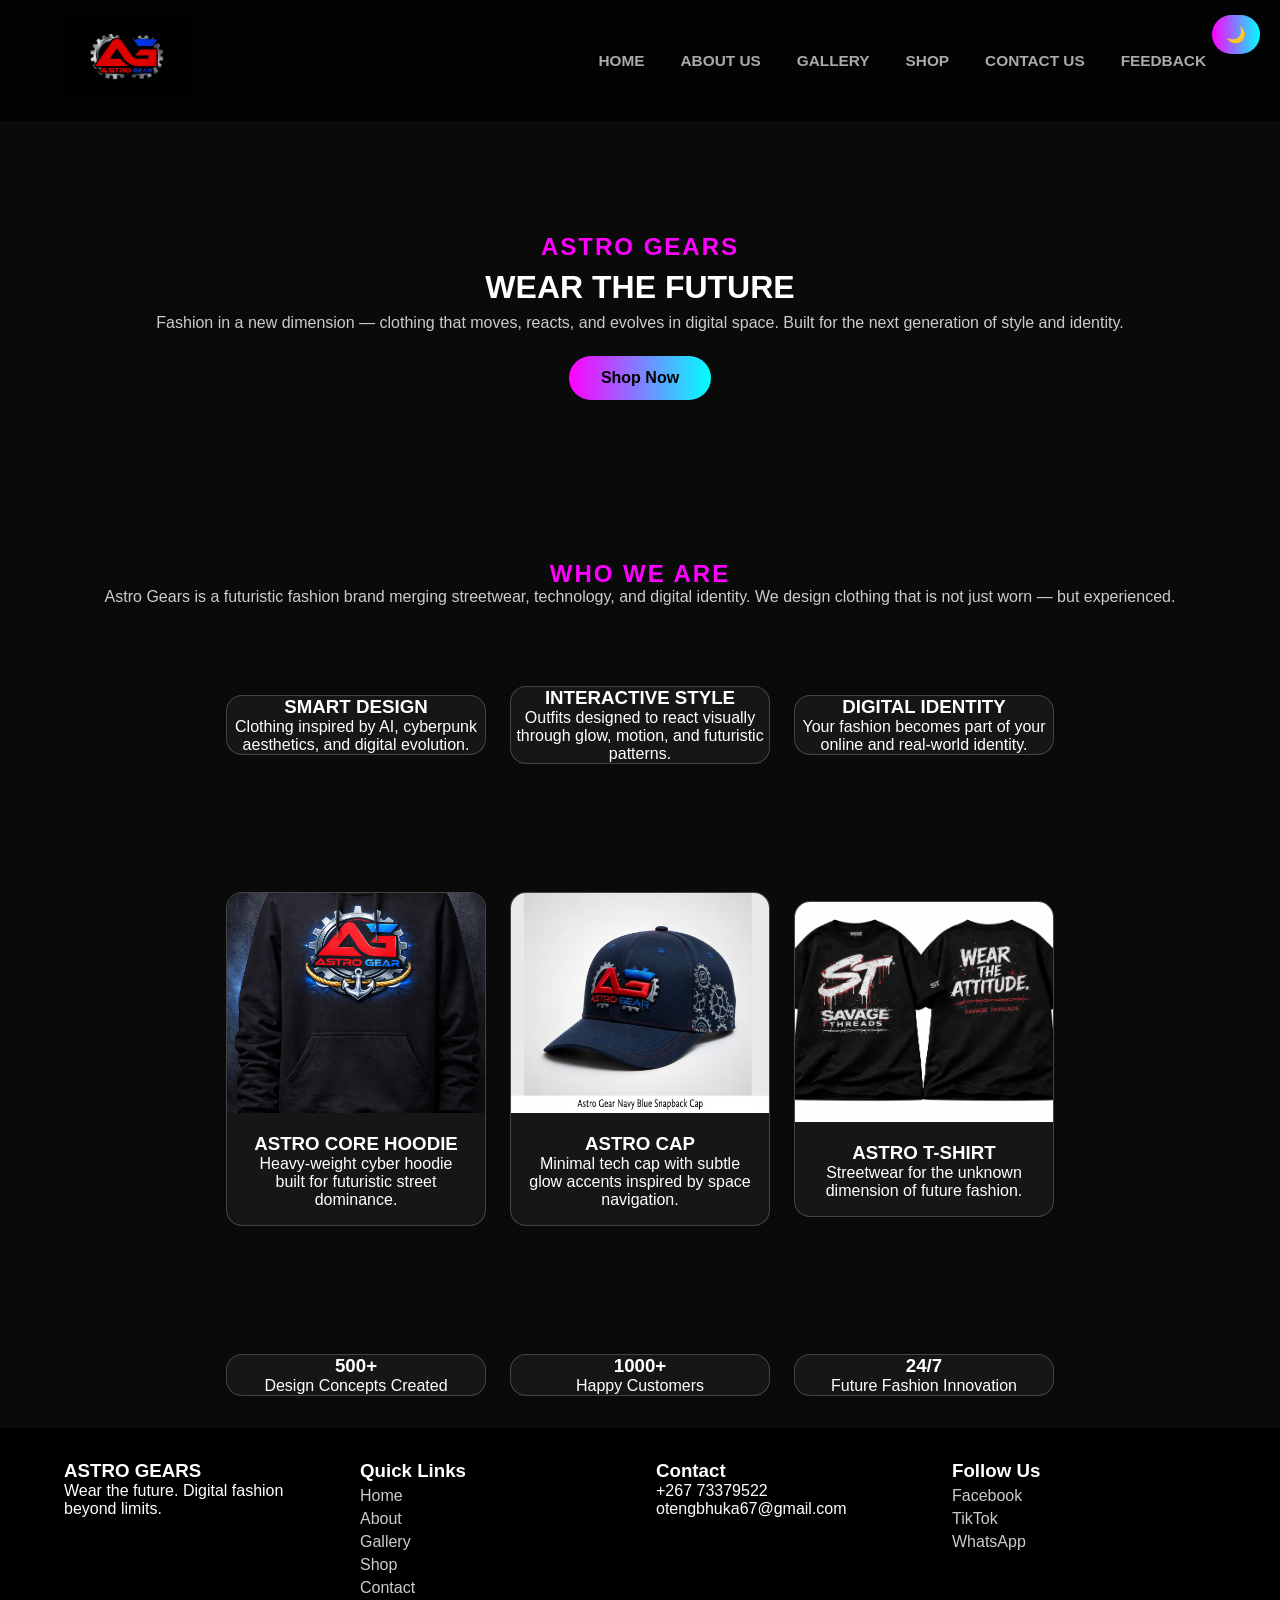
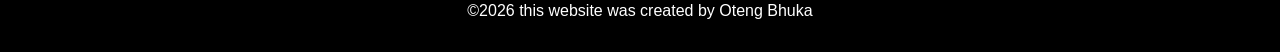
==== index.html @ b1f4368d "Add files via upload" ====
<!DOCTYPE html>
<html lang="en">
<head>
<meta charset="UTF-8">
<meta name="viewport" content="width=device-width, initial-scale=1.0">
<title>Astro Gears</title>
<link rel="stylesheet" href="style.css">
</head>

<header>
  <button id="themeToggle">🌙</button>

  <div class="logo">
    <img src="photos/logo.png" alt="Astro gears">
  </div>

  <nav>
    <a href="index.html" class="nav-link">HOME</a>
    <a href="about.html" class="nav-link">ABOUT US</a>
    <a href="gallery.html" class="nav-link">GALLERY</a>
    <a href="shop.html" class="nav-link">SHOP</a>
    <a href="contact.html" class="nav-link">CONTACT US</a>
    <a href="feedback.html" class="nav-link">FEEDBACK</a>
  </nav>
</header>

<body>

<main>

<section>
  <div class="astro">
    <h2>ASTRO GEARS</h2>
    <h1>WEAR THE FUTURE</h1>
    <p>
      Fashion in a new dimension — clothing that moves, reacts, and evolves in digital space.
      Built for the next generation of style and identity.
    </p>

    <a href="shop.html" class="btn">Shop Now</a>
  </div>
</section>

<section class="astro">
  <h2>WHO WE ARE</h2>
  <p>
    Astro Gears is a futuristic fashion brand merging streetwear, technology, and digital identity.
    We design clothing that is not just worn — but experienced.
  </p>
</section>

<section class="cards">

  <div class="card">
    <h3>SMART DESIGN</h3>
    <p>Clothing inspired by AI, cyberpunk aesthetics, and digital evolution.</p>
  </div>

  <div class="card">
    <h3>INTERACTIVE STYLE</h3>
    <p>Outfits designed to react visually through glow, motion, and futuristic patterns.</p>
  </div>

  <div class="card">
    <h3>DIGITAL IDENTITY</h3>
    <p>Your fashion becomes part of your online and real-world identity.</p>
  </div>

</section>

<section>

  <div class="cards">

    <div class="card">
      <img src="photos/kj.png" alt="Astro Hoodie" class="card-img">
      <div class="card-content">
        <h3>ASTRO CORE HOODIE</h3>
        <p>Heavy-weight cyber hoodie built for futuristic street dominance.</p>
      </div>
    </div>

    <div class="card">
      <img src="photos/Rrzn2.jpg" alt="Astro Cap" class="card-img">
      <div class="card-content">
        <h3>ASTRO CAP</h3>
        <p>Minimal tech cap with subtle glow accents inspired by space navigation.</p>
      </div>
    </div>

    <div class="card">
      <img src="photos/vs.png" alt="Astro T-shirt" class="card-img">
      <div class="card-content">
        <h3>ASTRO T-SHIRT</h3>
        <p>Streetwear for the unknown dimension of future fashion.</p>
      </div>
    </div>

  </div>

</section>


<section class="cards">

  <div class="card">
    <h3>500+</h3>
    <p>Design Concepts Created</p>
  </div>

  <div class="card">
    <h3>1000+</h3>
    <p>Happy Customers</p>
  </div>

  <div class="card">
    <h3>24/7</h3>
    <p>Future Fashion Innovation</p>
  </div>

</section>

</main>

<script>
const toggle = document.getElementById("themeToggle");

if(localStorage.getItem("theme") === "alt"){
  document.body.classList.add("alt-theme");
}

toggle.addEventListener("click", () => {
  document.body.classList.toggle("alt-theme");

  if(document.body.classList.contains("alt-theme")){
    localStorage.setItem("theme","alt");
  } else {
    localStorage.setItem("theme","default");
  }
});
</script>

</body>

<footer class="footer">

  <div class="footer-container">

    <div class="footer-box">
      <h3>ASTRO GEARS</h3>
      <p>Wear the future. Digital fashion beyond limits.</p>
    </div>

    <div class="footer-box">
      <h3>Quick Links</h3>
      <a href="index.html">Home</a>
      <a href="about.html">About</a>
      <a href="gallery.html">Gallery</a>
      <a href="shop.html">Shop</a>
      <a href="contact.html">Contact</a>
    </div>

    <div class="footer-box">
      <h3>Contact</h3>
      <p>+267 73379522</p>
      <p>otengbhuka67@gmail.com</p>
    </div>

    <div class="footer-box">
      <h3>Follow Us</h3>
      <a href="https://www.facebook.com/rz.zack.1" target="_blank">Facebook</a>
      <a href="https://www.tiktok.com/@owteecodes" target="_blank">TikTok</a>
      <a href="https://wa.me/26773379522" target="_blank">WhatsApp</a>
    </div>

  </div>

  <p class="copyright">
    &copy;2026 this website was created by Oteng Bhuka
  </p>

</footer>

</html>
---- style.css ----
*{
margin:0;
padding:0;
box-sizing:border-box;
font-family:Arial, sans-serif;
}

html{
font-size:16px;
}

body{
background:
radial-gradient(circle at 20% 20%, #ff00ff33, transparent 40%),
radial-gradient(circle at 80% 80%, #00ffff33, transparent 40%),
#0a0a0a;
color:rgb(250, 250, 250);
overflow-x:hidden;
transition:0.5s ease;
}

body.alt-theme{
background:linear-gradient(135deg,#0f0c29,#302b63,#24243e);
color:#e0e0ff;
}

body.alt-theme::before{
content:"";
position:fixed;
top:0;
left:0;
width:100%;
height:100%;
background:radial-gradient(circle at 20% 30%, #ff00ff55, transparent 40%),
radial-gradient(circle at 80% 70%, #00ffff55, transparent 40%);
z-index:-1;
animation:moveGlow 8s infinite alternate ease-in-out;
}

@keyframes moveGlow{
0%{ transform:translate(0,0); }
100%{ transform:translate(30px, -30px); }
}

header{
display:flex;
justify-content:space-between;
align-items:center;
padding:1rem 5%;
flex-wrap:wrap;
background:rgba(0,0,0,0.7);
backdrop-filter:blur(10px);
}

.logo img{
width:clamp(80px, 10vw, 140px);
}

nav{
display:flex;
gap:1rem;
flex-wrap:wrap;
justify-content:center;
}

.nav-link{
text-decoration:none;
color:#aaa;
font-weight:bold;
font-size:clamp(0.8rem, 1.2vw, 1rem);
position:relative;
padding:5px 10px;
transition:0.3s;
}

.nav-link:hover{
color:#00ffff;
transform:scale(1.1);
}

.nav-link::after{
content:"";
position:absolute;
left:0;
bottom:-3px;
width:0%;
height:2px;
background:linear-gradient(90deg,#ff00ff,#00ffff);
transition:0.3s;
}

.nav-link:hover::after{
width:100%;
}

section{
padding:4rem 5%;
text-align:center;
}

.btn{
display:inline-block;
margin-top:1.5rem;
padding:0.8rem 2rem;
border-radius:2rem;
background:linear-gradient(90deg,#ff00ff,#00ffff);
color:black;
text-decoration:none;
font-weight:bold;
transition:0.3s;
}

.btn:hover{
transform:scale(1.05);
}

.cards{
display:flex;
justify-content:center;
align-items:center;
gap:1.5rem;
flex-wrap:wrap;
padding:2rem 5%;
perspective:1200px;
}

.card{
width:clamp(180px, 25vw, 260px);
border-radius:1rem;
overflow:hidden;
background:rgba(255,255,255,0.05);
border:1px solid rgba(255,255,255,0.2);
transform-style:preserve-3d;
opacity:0;
transform:translateY(40px) scale(0.9);
animation:cardIn 0.8s ease forwards;
transition:0.4s ease;
}

.card:nth-child(1){ animation-delay:0.1s; }
.card:nth-child(2){ animation-delay:0.2s; }
.card:nth-child(3){ animation-delay:0.3s; }
.card:nth-child(4){ animation-delay:0.4s; }

@keyframes cardIn{
to{
opacity:1;
transform:translateY(0) scale(1);
}
}

.card:hover{
transform:rotateY(12deg) rotateX(8deg) scale(1.05);
box-shadow:0 20px 40px rgba(0,255,255,0.2);
}

.card-img{
width:100%;
height:clamp(150px, 25vw, 220px);
object-fit:cover;
transition:0.4s;
}

.card:hover .card-img{
transform:translateZ(40px) scale(1.1);
}

.card-content{
padding:1rem;
text-align:center;
transform:translateZ(30px);
}

.gallery-container{
display:flex;
flex-wrap:wrap;
justify-content:center;
gap:1.5rem;
padding:2rem 5%;
perspective:1200px;
}

.gallery{
width:clamp(180px, 25vw, 260px);
height:clamp(220px, 30vw, 300px);
border-radius:1rem;
overflow:hidden;
position:relative;
background:rgba(255,255,255,0.05);
border:1px solid rgba(255,255,255,0.2);
transform-style:preserve-3d;
opacity:0;
transform:translateY(60px) scale(0.8) rotateY(180deg);
animation:galleryEnter 0.9s ease forwards;
transition:0.4s ease;
}

.gallery:nth-child(1){ animation-delay:0.1s; }
.gallery:nth-child(2){ animation-delay:0.2s; }
.gallery:nth-child(3){ animation-delay:0.3s; }
.gallery:nth-child(4){ animation-delay:0.4s; }
.gallery:nth-child(5){ animation-delay:0.5s; }
.gallery:nth-child(6){ animation-delay:0.6s; }

@keyframes galleryEnter{
0%{
opacity:0;
transform:translateX(-100px) rotateY(180deg) scale(0.7);
}
100%{
opacity:1;
transform:translateX(0) rotateY(0deg) scale(1);
}
}

.gallery img{
width:100%;
height:100%;
object-fit:cover;
transition:0.4s ease;
}

.gallery:hover{
transform:scale(1.05) rotateY(10deg) rotateX(5deg);
box-shadow:0 0 25px #00ffff;
}

.gallery:hover img{
transform:scale(1.1);
}

.shop-container{
display:flex;
flex-wrap:wrap;
justify-content:center;
gap:2rem;
padding:2rem 5%;
}

.shop-card{
width:clamp(200px, 25vw, 280px);
background:rgba(255,255,255,0.05);
border:1px solid rgba(255,255,255,0.2);
border-radius:1rem;
overflow:hidden;
transition:0.4s;
text-align:center;
}

.shop-card img{
width:100%;
height:250px;
object-fit:cover;
}

.info{
padding:1rem;
}

.price{
color:#00ffff;
font-weight:bold;
}

.shop-card button{
width:100%;
padding:10px;
border:none;
cursor:pointer;
background:linear-gradient(90deg,#ff00ff,#00ffff);
font-weight:bold;
transition:0.3s;
}

.shop-card button:hover{
transform:scale(1.05);
}

.popup{
position:fixed;
bottom:20px;
right:20px;
background:black;
color:#00ffff;
padding:15px;
border-radius:10px;
opacity:0;
transform:translateY(20px);
transition:0.4s;
}

.popup.show{
opacity:1;
transform:translateY(0);
}

.cart-add{
width:100%;
padding:12px 10px;
border:none;
cursor:pointer;
font-size:clamp(0.8rem, 1.2vw, 1rem);
font-weight:bold;
letter-spacing:1px;
color:black;
background:linear-gradient(90deg,#ff00ff,#00ffff);
transition:0.3s ease;
position:relative;
overflow:hidden;
}

.cart-add:hover{
transform:scale(1.05);
box-shadow:0 0 20px #00ffff;
}

.cart-add:active{
transform:scale(0.95);
}

.cart-add::before{
content:"";
position:absolute;
top:0;
left:-100%;
width:100%;
height:100%;
background:rgba(255,255,255,0.3);
transform:skewX(-20deg);
transition:0.5s;
}

.cart-add:hover::before{
left:120%;
}

.contact-section,
.feedback-section{
min-height:100vh;
display:flex;
flex-direction:column;
justify-content:center;
align-items:center;
padding:3rem 5%;
text-align:center;
background:#0a0a0a;
color:white;
perspective:1200px;
}

.contact-section h2,
.feedback-section h2{
font-size:clamp(1.8rem, 3vw, 2.5rem);
color:#ff00ff;
letter-spacing:2px;
animation:floatTitle 4s ease-in-out infinite;
}

@keyframes floatTitle{
0%,100%{ transform:translateY(0); }
50%{ transform:translateY(-10px); }
}

.contact-section form,
.feedback-section form{
width:100%;
max-width:450px;
display:flex;
flex-direction:column;
gap:1rem;
margin-top:2rem;
animation:formEntry 1s ease forwards;
}

@keyframes formEntry{
from{
opacity:0;
transform:rotateX(40deg) translateY(50px);
}
to{
opacity:1;
transform:rotateX(0) translateY(0);
}
}

.contact-section input,
.contact-section textarea,
.feedback-section input,
.feedback-section textarea{
width:100%;
padding:12px;
border:none;
outline:none;
border-radius:10px;
background:rgba(255,255,255,0.05);
border:1px solid rgba(255,255,255,0.2);
color:white;
transition:0.4s ease;
}

.contact-section input:hover,
.contact-section textarea:hover,
.feedback-section input:hover,
.feedback-section textarea:hover{
transform:translateY(-5px) scale(1.02);
box-shadow:0 0 15px #00ffff;
}

.contact-section input:focus,
.contact-section textarea:focus,
.feedback-section input:focus,
.feedback-section textarea:focus{
transform:scale(1.03);
box-shadow:0 0 20px #ff00ff;
}

textarea{
height:120px;
resize:none;
}

.contact-section button,
.feedback-section button{
padding:12px;
border:none;
cursor:pointer;
font-weight:bold;
letter-spacing:1px;
border-radius:25px;
background:linear-gradient(90deg,#ff00ff,#00ffff);
color:black;
transition:0.3s ease;
position:relative;
overflow:hidden;
}

.contact-section button:hover,
.feedback-section button:hover{
transform:scale(1.05) rotateX(10deg);
box-shadow:0 0 20px #00ffff;
}

.contact-section button:active,
.feedback-section button:active{
transform:scale(0.95);
}

.contact-section button::before,
.feedback-section button::before{
content:"";
position:absolute;
top:0;
left:-100%;
width:100%;
height:100%;
background:rgba(255,255,255,0.3);
transform:skewX(-20deg);
transition:0.5s;
}

.contact-section button:hover::before,
.feedback-section button:hover::before{
left:120%;
}

.stars{
font-size:2rem;
margin:1rem 0;
}

.stars span{
cursor:pointer;
color:#555;
transition:0.3s ease;
}

.stars span:hover{
transform:scale(1.3) rotateZ(10deg);
color:#00ffff;
text-shadow:0 0 10px #00ffff;
}

#themeToggle{
position:fixed;
top:15px;
right:20px;
z-index:1000;
padding:10px 14px;
border:none;
border-radius:20px;
cursor:pointer;
font-size:1rem;
font-weight:bold;
background:linear-gradient(90deg,#ff00ff,#00ffff);
color:black;
transition:0.3s ease;
}

#themeToggle:hover{
transform:scale(1.1);
box-shadow:0 0 15px #00ffff;
}

.footer{
background:#000;
color:white;
padding:2rem 5%;
text-align:center;
}

.footer-container{
display:flex;
flex-wrap:wrap;
justify-content:space-between;
gap:2rem;
}

.footer-box{
flex:1 1 200px;
text-align:left;
}

.footer-box a{
display:block;
color:#ccc;
margin:5px 0;
text-decoration:none;
transition:0.3s;
}

.footer-box a:hover

.copyright{
margin-top:20px;
font-size:0.9rem;
color:#aaa;
}

@media (max-width:900px){
header{
flex-direction:column;
gap:1rem;
}

.gallery{
width:45%;
}
}

@media (max-width:600px){
.cards{
flex-direction:column;
align-items:center;
}

.card{
width:90%;
}

.gallery{
width:90%;
}

section{
padding:3rem 1rem;
}

.contact-section form,
.feedback-section form{
width:90%;
}

.stars{
font-size:1.8rem;
}

.footer-container{
flex-direction:column;
text-align:center;
}
}

.team-section{
  text-align:center;
  padding:4rem 5%;
}

.team-section h2{
  font-size:2rem;
  color:#00ffff;
  margin-bottom:0.5rem;
}

.team-section p{
  color:#aaa;
  margin-bottom:2rem;
}

.team-container{
  display:flex;
  justify-content:center;
  gap:2rem;
  flex-wrap:wrap;
}

.team-card{
  width:250px;
  background:rgba(255,255,255,0.05);
  border:1px solid rgba(255,255,255,0.2);
  border-radius:1rem;
  padding:1rem;
  transition:0.4s;
  transform-style:preserve-3d;
}

.team-card img{
  width:100%;
  height:250px;
  object-fit:cover;
  border-radius:1rem;
}

.team-card h3{
  margin-top:1rem;
  color:#ff00ff;
}

.team-card p{
  color:#ccc;
  font-size:0.9rem;
}

.team-card:hover{
  transform:scale(1.05) rotateY(10deg);
  box-shadow:0 0 20px #00ffff;
}

body{
  background:#0a0a0a;
  color:white;
  overflow-x:hidden;
}

.astro{
  text-align:center;
  padding:3rem 5%;
}

.astro h2{
  color:#ff00ff;
  letter-spacing:2px;
}

.astro h1{
  font-size:2rem;
  margin:0.5rem 0;
}

.astro p{
  color:#ccc;
}

.shop-grid{
  display:flex;
  flex-wrap:wrap;
  justify-content:center;
  gap:1.5rem;
  padding:2rem 5%;
  perspective:1200px;
}

.shop-item{
  width:clamp(180px, 25vw, 260px);
  background:rgba(255,255,255,0.05);
  border:1px solid rgba(255,255,255,0.2);
  border-radius:1rem;
  overflow:hidden;
  text-align:center;

  transform-style:preserve-3d;
  transition:0.4s ease;

  opacity:0;
  transform:translateY(50px);
  animation:fadeIn 0.8s ease forwards;
}

@keyframes fadeIn{
  to{
    opacity:1;
    transform:translateY(0);
  }
}

.shop-item img{
  width:100%;
  height:220px;
  object-fit:cover;
  transition:0.4s ease;
}

.shop-item:hover{
  transform:scale(1.05) rotateY(10deg);
  box-shadow:0 0 25px #00ffff;
}

.shop-item:hover img{
  transform:scale(1.1);
}

.shop-item h3{
  margin-top:1rem;
  font-size:1rem;
}

.shop-item p{
  color:#00ffff;
  font-weight:bold;
  margin:0.5rem 0;
}

.shop-item button{
  width:100%;
  padding:12px;
  border:none;
  cursor:pointer;
  font-weight:bold;
  background:linear-gradient(90deg,#ff00ff,#00ffff);
  color:black;
  transition:0.3s ease;
  position:relative;
  overflow:hidden;
}

.shop-item button:hover{
  transform:scale(1.05);
  box-shadow:0 0 15px #00ffff;
}

.shop-item button:active{
  transform:scale(0.95);
}

.shop-item button::before{
  content:"";
  position:absolute;
  top:0;
  left:-100%;
  width:100%;
  height:100%;
  background:rgba(255,255,255,0.3);
  transform:skewX(-20deg);
  transition:0.5s;
}

.shop-item button:hover::before{
  left:120%;
}

.modal{
  display:none;
  position:fixed;
  inset:0;
  background:rgba(0,0,0,0.85);
  justify-content:center;
  align-items:center;
  z-index:9999;
}

.modal-content{
  background:#111;
  padding:2rem;
  border-radius:1rem;
  width:90%;
  max-width:420px;
  text-align:center;
  border:1px solid #00ffff;
  box-shadow:0 0 25px #00ffff;
}

.modal-content h2{
  color:#00ffff;
  margin-bottom:1rem;
}

.modal-content p{
  margin-bottom:1rem;
}

.modal-content input,
.modal-content select{
  width:100%;
  padding:10px;
  margin:8px 0;
  border:none;
  border-radius:5px;
  background:#222;
  color:white;
}

.modal-content button{
  width:100%;
  padding:12px;
  border:none;
  cursor:pointer;
  font-weight:bold;
  background:linear-gradient(90deg,#ff00ff,#00ffff);
  color:black;
  margin-top:10px;
}

.close{
  float:right;
  font-size:1.5rem;
  cursor:pointer;
  color:white;
}

@media (max-width:600px){
  .shop-item{
    width:90%;
  }
}
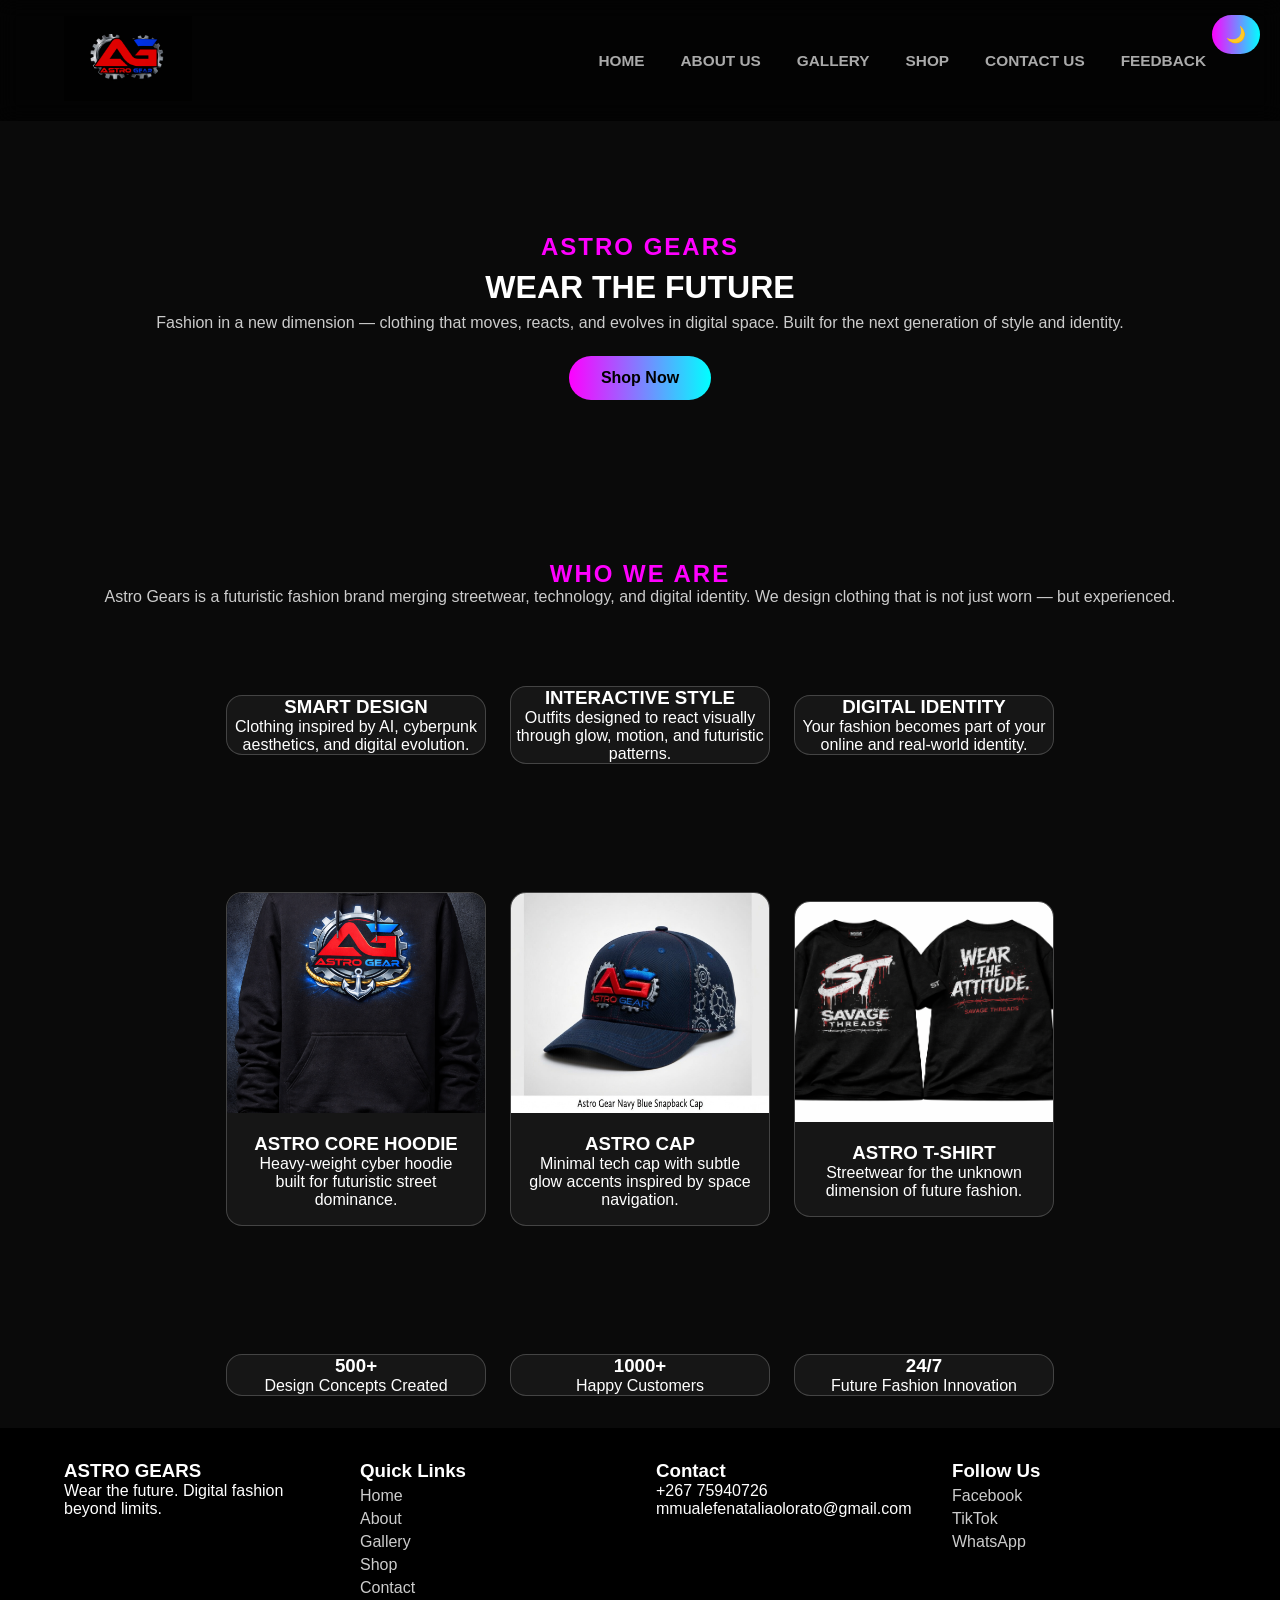
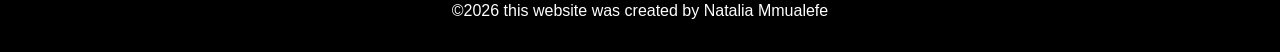
==== commit 7f27c4b9: "Update index.html" ====
--- a/index.html
+++ b/index.html
@@ -162,23 +162,23 @@
 
     <div class="footer-box">
       <h3>Contact</h3>
-      <p>+267 73379522</p>
-      <p>otengbhuka67@gmail.com</p>
+      <p>+267 75940726</p>
+      <p>mmualefenataliaolorato@gmail.com</p>
     </div>
 
     <div class="footer-box">
       <h3>Follow Us</h3>
       <a href="https://www.facebook.com/rz.zack.1" target="_blank">Facebook</a>
       <a href="https://www.tiktok.com/@owteecodes" target="_blank">TikTok</a>
-      <a href="https://wa.me/26773379522" target="_blank">WhatsApp</a>
+      <a href="https://wa.me/26775940726" target="_blank">WhatsApp</a>
     </div>
 
   </div>
 
   <p class="copyright">
-    &copy;2026 this website was created by Oteng Bhuka
+    &copy;2026 this website was created by Natalia Mmualefe
   </p>
 
 </footer>
 
-</html>+</html>
